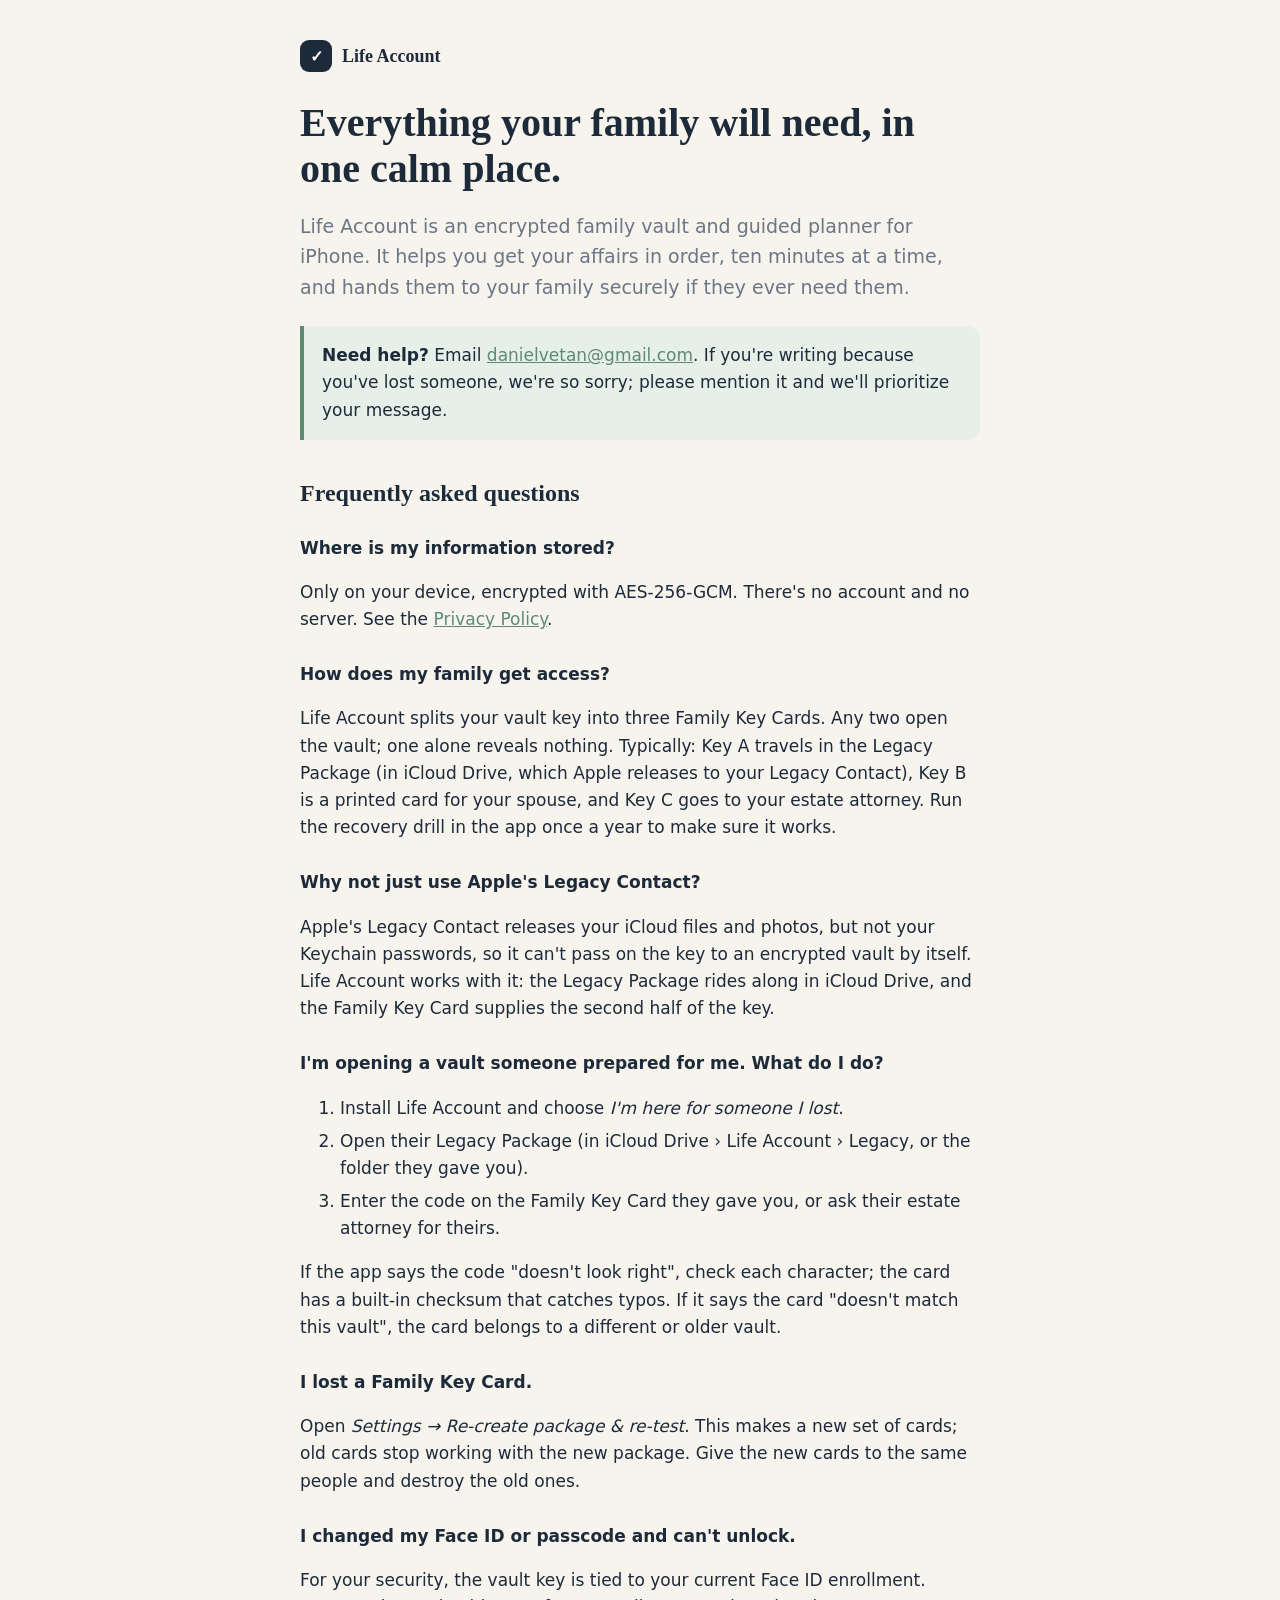
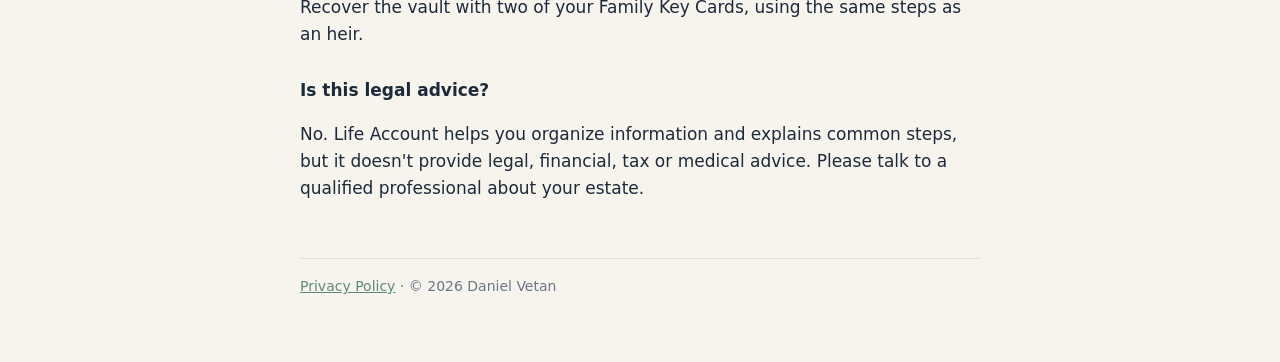
==== index.html @ 274202f7 "Life Account support and privacy pages Co-Authored-By: Claude Opus 5.5 <noreply@anthropic.com>" ====
<!doctype html>
<html lang="en">
<head>
<meta charset="utf-8">
<meta name="viewport" content="width=device-width, initial-scale=1">
<title>Life Account — Support</title>
<link rel="stylesheet" href="style.css">
</head>
<body>
<main>
  <span class="brand"><span class="mark">✓</span> Life Account</span>
  <h1>Everything your family will need, in one calm place.</h1>
  <p class="lede">Life Account is an encrypted family vault and guided planner for iPhone. It helps you get your affairs in order, ten minutes at a time, and hands them to your family securely if they ever need them.</p>

  <div class="callout">
    <strong>Need help?</strong> Email <a href="mailto:danielvetan@gmail.com">danielvetan@gmail.com</a>. If you're writing because you've lost someone, we're so sorry; please mention it and we'll prioritize your message.
  </div>

  <h2>Frequently asked questions</h2>

  <h3>Where is my information stored?</h3>
  <p>Only on your device, encrypted with AES-256-GCM. There's no account and no server. See the <a href="privacy.html">Privacy Policy</a>.</p>

  <h3>How does my family get access?</h3>
  <p>Life Account splits your vault key into three Family Key Cards. Any two open the vault; one alone reveals nothing. Typically: Key A travels in the Legacy Package (in iCloud Drive, which Apple releases to your Legacy Contact), Key B is a printed card for your spouse, and Key C goes to your estate attorney. Run the recovery drill in the app once a year to make sure it works.</p>

  <h3>Why not just use Apple's Legacy Contact?</h3>
  <p>Apple's Legacy Contact releases your iCloud files and photos, but not your Keychain passwords, so it can't pass on the key to an encrypted vault by itself. Life Account works with it: the Legacy Package rides along in iCloud Drive, and the Family Key Card supplies the second half of the key.</p>

  <h3>I'm opening a vault someone prepared for me. What do I do?</h3>
  <ol>
    <li>Install Life Account and choose <em>I'm here for someone I lost</em>.</li>
    <li>Open their Legacy Package (in iCloud Drive › Life Account › Legacy, or the folder they gave you).</li>
    <li>Enter the code on the Family Key Card they gave you, or ask their estate attorney for theirs.</li>
  </ol>
  <p>If the app says the code "doesn't look right", check each character; the card has a built-in checksum that catches typos. If it says the card "doesn't match this vault", the card belongs to a different or older vault.</p>

  <h3>I lost a Family Key Card.</h3>
  <p>Open <em>Settings → Re-create package &amp; re-test</em>. This makes a new set of cards; old cards stop working with the new package. Give the new cards to the same people and destroy the old ones.</p>

  <h3>I changed my Face ID or passcode and can't unlock.</h3>
  <p>For your security, the vault key is tied to your current Face ID enrollment. Recover the vault with two of your Family Key Cards, using the same steps as an heir.</p>

  <h3>Is this legal advice?</h3>
  <p>No. Life Account helps you organize information and explains common steps, but it doesn't provide legal, financial, tax or medical advice. Please talk to a qualified professional about your estate.</p>

  <footer><a href="privacy.html">Privacy Policy</a> · © 2026 Daniel Vetan</footer>
</main>
</body>
</html>
---- style.css ----
:root {
  --ink: #1d2a3a; --muted: #6b7686; --paper: #f7f4ee; --card: #ffffff;
  --sage: #5f8a72; --sage-wash: #e7efe9; --line: #e6e1d6;
  --serif: "Iowan Old Style", "Palatino Linotype", Georgia, serif;
  --sans: -apple-system, BlinkMacSystemFont, "Segoe UI", system-ui, sans-serif;
}
@media (prefers-color-scheme: dark) {
  :root { --ink: #ece8df; --muted: #a5adb8; --paper: #151c25; --card: #1e2733; --sage-wash: #22342b; --line: #2c3644; }
}
* { box-sizing: border-box; }
body { margin: 0; background: var(--paper); color: var(--ink); font: 17px/1.6 var(--sans); }
main { max-width: 720px; margin: 0 auto; padding: 40px 20px 64px; }
.brand { display: inline-flex; align-items: center; gap: 10px; font: 600 18px var(--serif); color: var(--ink); text-decoration: none; }
.mark { display: inline-grid; place-items: center; width: 32px; height: 32px; border-radius: 9px; background: #1d2a3a; color: #fff; font-size: 16px; }
h1 { font: 600 clamp(28px, 6vw, 40px)/1.15 var(--serif); margin: 28px 0 12px; }
h2 { font: 600 24px var(--serif); margin: 40px 0 8px; }
h3 { font-size: 17px; margin: 28px 0 4px; }
.lede { font-size: 19px; color: var(--muted); }
.muted { color: var(--muted); font-size: 15px; }
.callout { background: var(--sage-wash); border-left: 4px solid var(--sage); border-radius: 0 12px 12px 0; padding: 16px 18px; margin: 24px 0; }
a { color: var(--sage); }
li + li { margin-top: 6px; }
footer { margin-top: 56px; padding-top: 16px; border-top: 1px solid var(--line); color: var(--muted); font-size: 14px; }
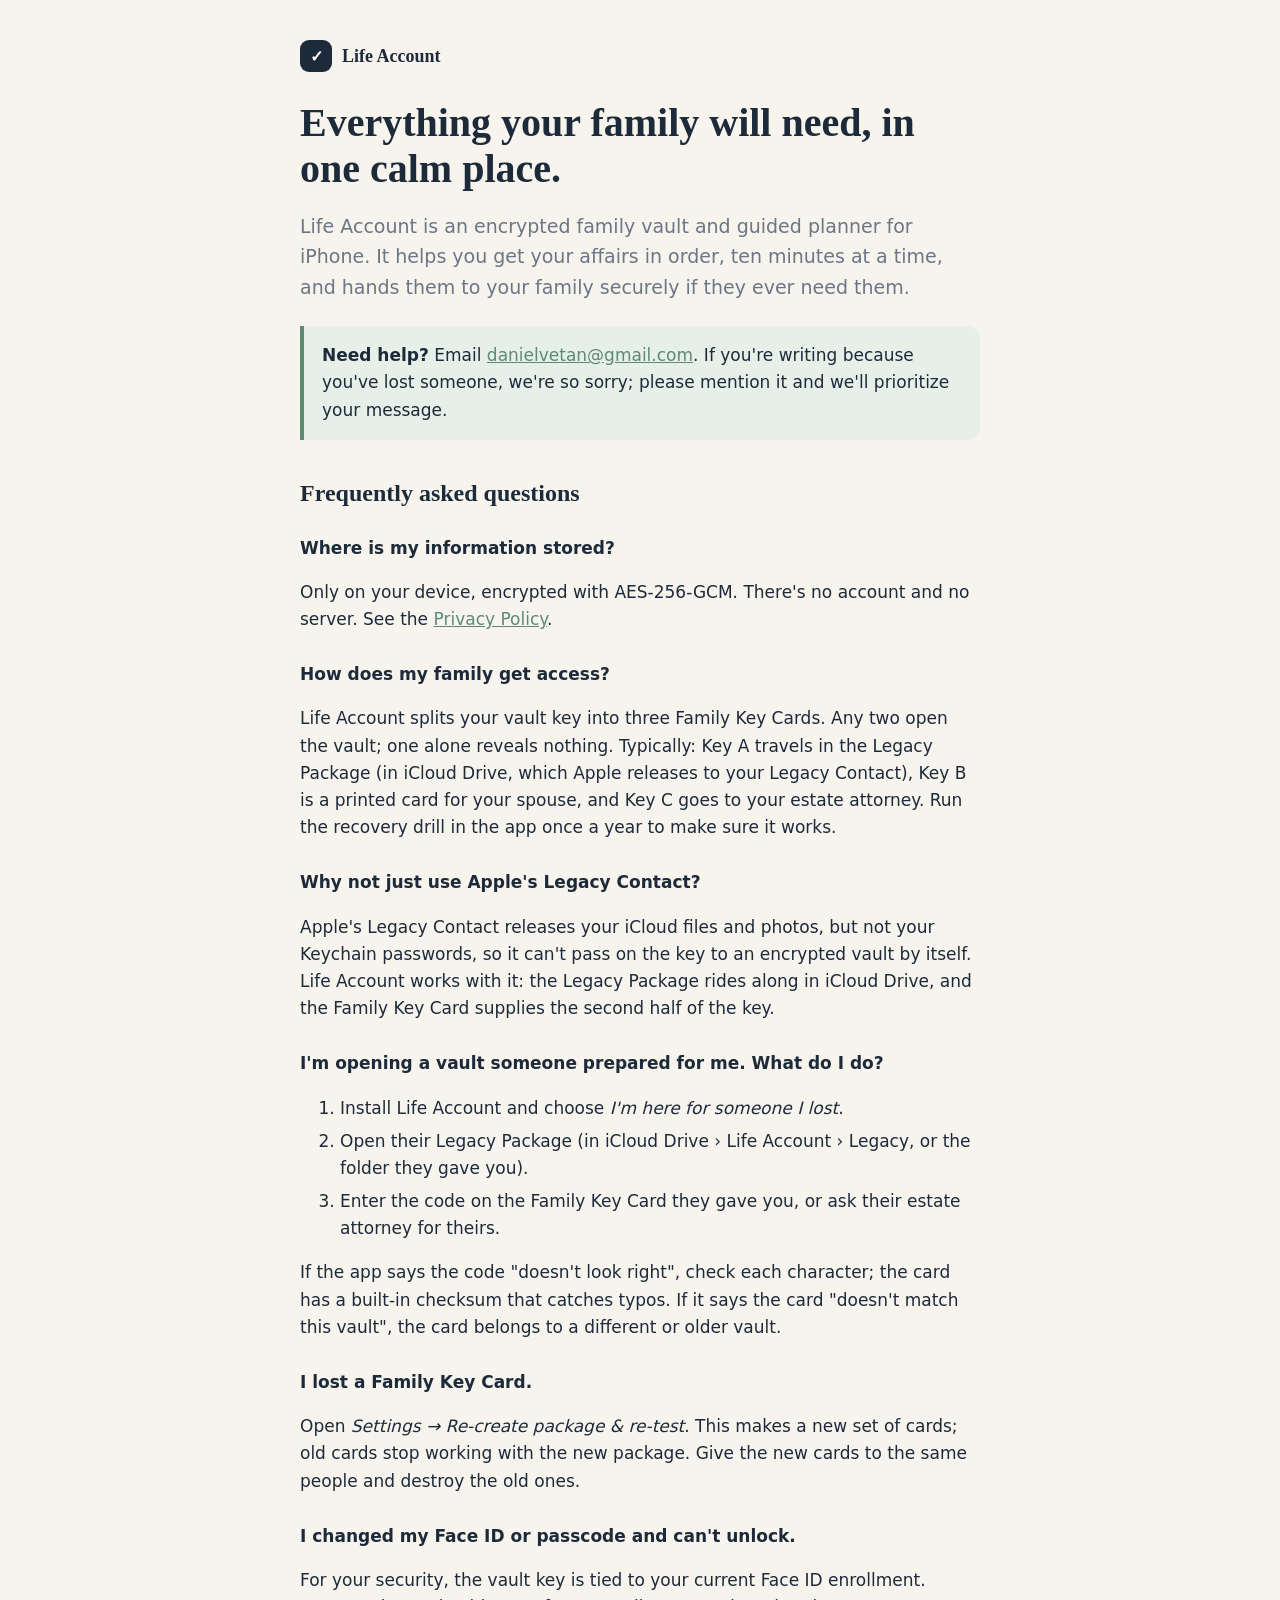
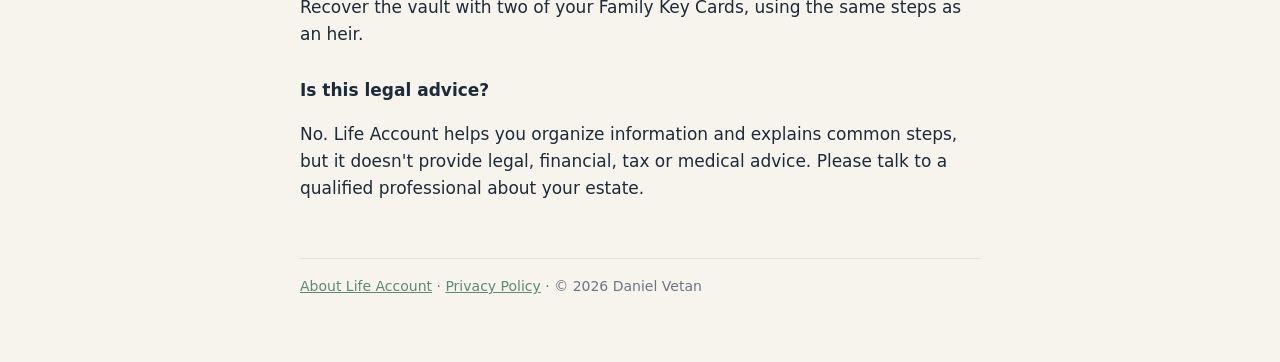
==== commit 5db92370: "Add marketing page Co-Authored-By: Claude Opus 5.5 <noreply@anthropic.com>" ====
--- a/index.html
+++ b/index.html
@@ -44,7 +44,7 @@
   <h3>Is this legal advice?</h3>
   <p>No. Life Account helps you organize information and explains common steps, but it doesn't provide legal, financial, tax or medical advice. Please talk to a qualified professional about your estate.</p>
 
-  <footer><a href="privacy.html">Privacy Policy</a> · © 2026 Daniel Vetan</footer>
+  <footer><a href="marketing.html">About Life Account</a> · <a href="privacy.html">Privacy Policy</a> · © 2026 Daniel Vetan</footer>
 </main>
 </body>
 </html>
